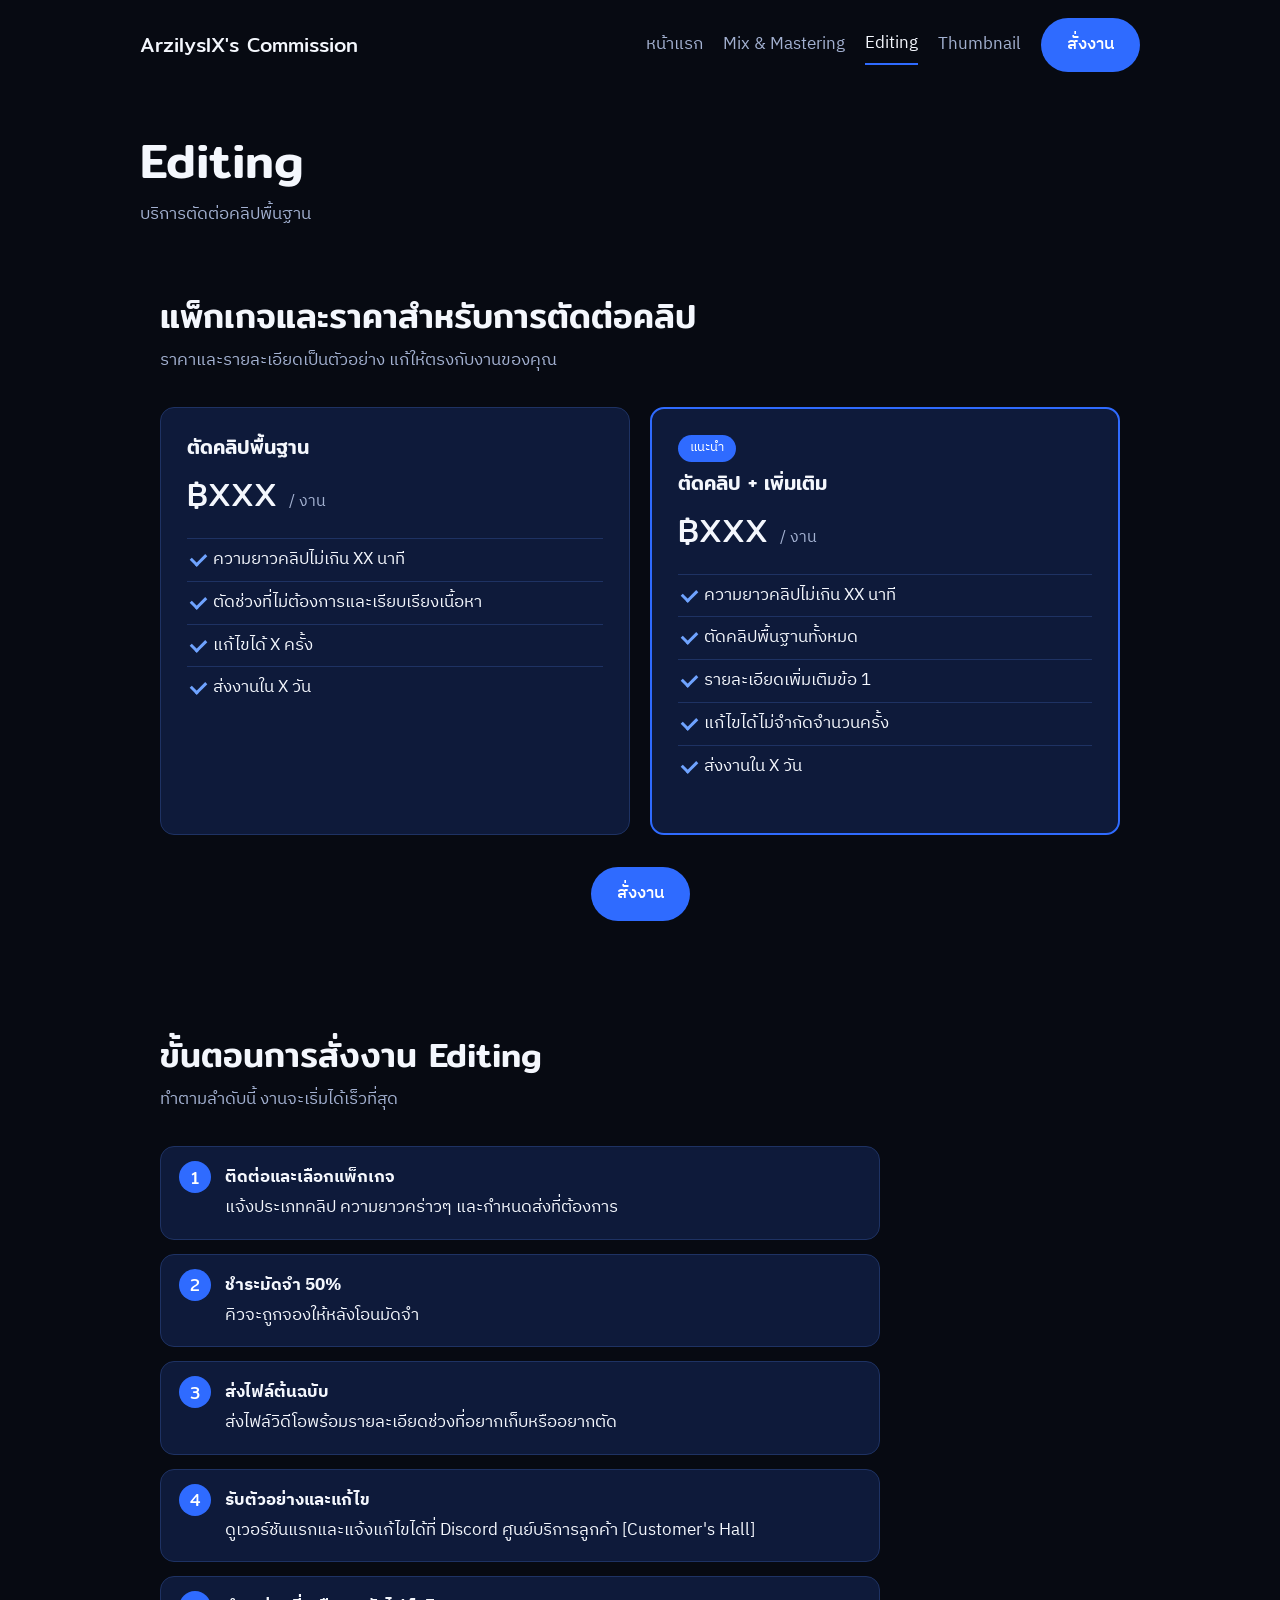
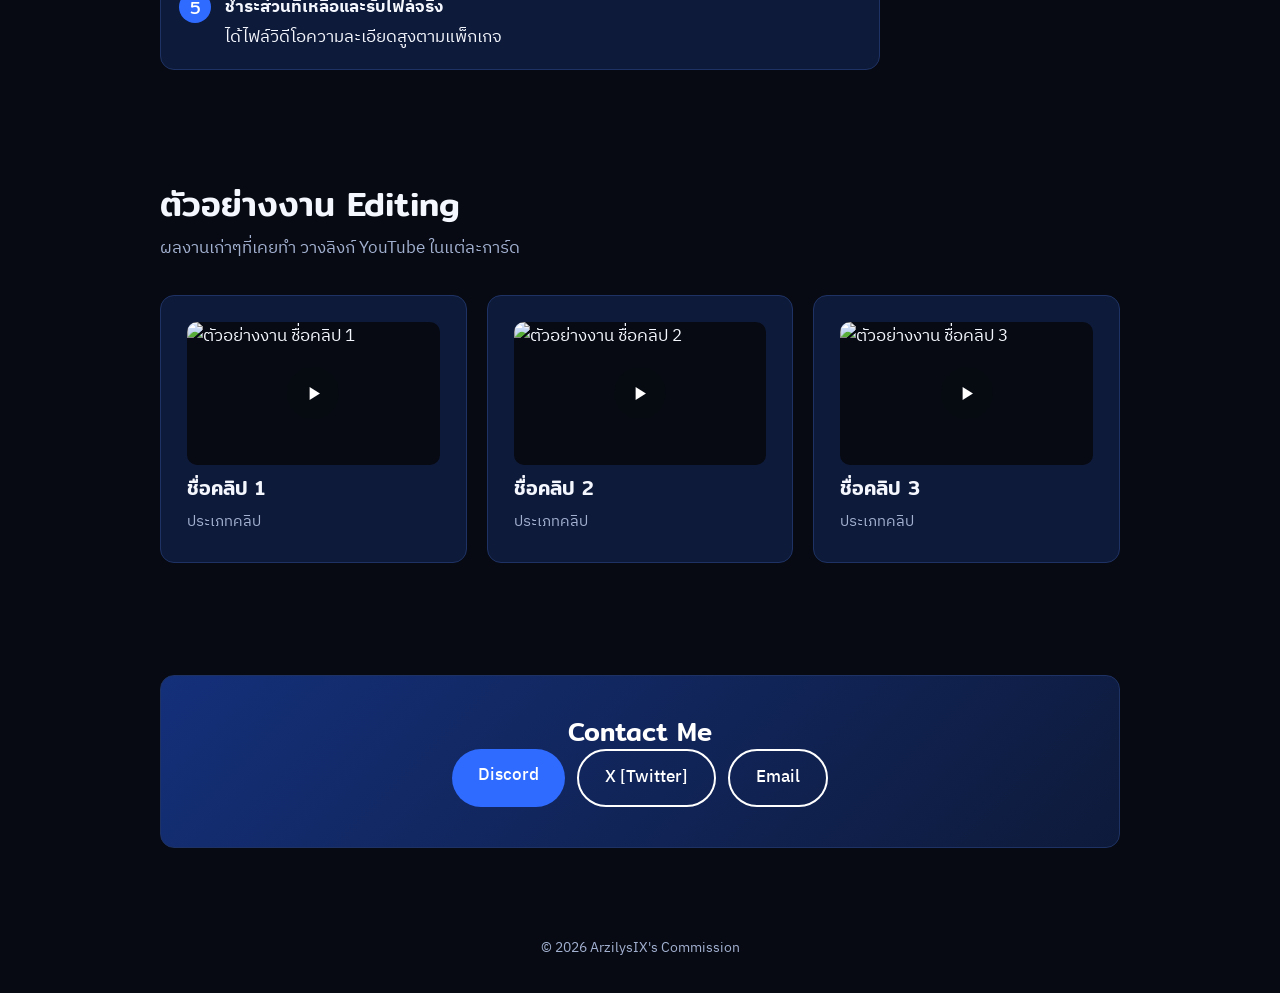
==== editing.html @ 76b14abd "Add files via upload" ====
<!DOCTYPE html>
<html lang="th">
<head>
<meta charset="utf-8">
<meta name="viewport" content="width=device-width, initial-scale=1">
<title>Editing | ArzilysIX's Commission</title>
<meta name="description" content="รับตัดต่อคลิปพื้นฐานสำหรับ Vtuber ดูแพ็กเกจ ขั้นตอน และตัวอย่างงาน">
<link rel="preconnect" href="https://fonts.googleapis.com">
<link rel="preconnect" href="https://fonts.gstatic.com" crossorigin>
<link href="https://fonts.googleapis.com/css2?family=Mitr:wght@400;500&family=IBM+Plex+Sans+Thai:wght@400;500&display=swap" rel="stylesheet">
<link rel="stylesheet" href="style.css">
</head>
<body>
<div class="wrap">
  <header class="nav">
    <a class="logo" href="index.html">ArzilysIX's Commission</a>
    <nav><a class="link" href="index.html">หน้าแรก</a><a class="link" href="mix.html">Mix & Mastering</a><a class="link active" href="editing.html">Editing</a><a class="link" href="thumbnail.html">Thumbnail</a><a class="btn" href="#contact">สั่งงาน</a></nav>
  </header>

  <main id="top">
    <div class="page-title"><h1>Editing</h1><p>บริการตัดต่อคลิปพื้นฐาน</p></div>
    <section id="packages"><div class="wrap">
      <h2>แพ็กเกจและราคาสำหรับการตัดต่อคลิป</h2>
      <p class="sub">ราคาและรายละเอียดเป็นตัวอย่าง แก้ให้ตรงกับงานของคุณ</p>
      <div class="grid">
        <div class="card"><h3>ตัดคลิปพื้นฐาน</h3><div class="price">฿XXX <small>/ งาน</small></div>
          <ul><li>ความยาวคลิปไม่เกิน XX นาที</li><li>ตัดช่วงที่ไม่ต้องการและเรียบเรียงเนื้อหา</li><li>แก้ไขได้ X ครั้ง</li><li>ส่งงานใน X วัน</li></ul></div>
        <div class="card best"><span class="tag">แนะนำ</span><h3>ตัดคลิป + เพิ่มเติม</h3><div class="price">฿XXX <small>/ งาน</small></div>
          <ul><li>ความยาวคลิปไม่เกิน XX นาที</li><li>ตัดคลิปพื้นฐานทั้งหมด</li><li>รายละเอียดเพิ่มเติมข้อ 1</li><li>แก้ไขได้ไม่จำกัดจำนวนครั้ง</li><li>ส่งงานใน X วัน</li></ul></div>
      </div>
      <div class="center"><a class="btn" href="#contact">สั่งงาน</a></div>
    </div></section>

    <section id="process"><div class="wrap">
      <h2>ขั้นตอนการสั่งงาน Editing</h2>
      <p class="sub">ทำตามลำดับนี้ งานจะเริ่มได้เร็วที่สุด</p>
      <ol class="steps" style="padding:0">
        <li><b>ติดต่อและเลือกแพ็กเกจ</b>แจ้งประเภทคลิป ความยาวคร่าวๆ และกำหนดส่งที่ต้องการ</li>
        <li><b>ชำระมัดจำ 50%</b>คิวจะถูกจองให้หลังโอนมัดจำ</li>
        <li><b>ส่งไฟล์ต้นฉบับ</b>ส่งไฟล์วิดีโอพร้อมรายละเอียดช่วงที่อยากเก็บหรืออยากตัด</li>
        <li><b>รับตัวอย่างและแก้ไข</b>ดูเวอร์ชันแรกและแจ้งแก้ไขได้ที่ Discord ศูนย์บริการลูกค้า [Customer's Hall]</li>
        <li><b>ชำระส่วนที่เหลือและรับไฟล์จริง</b>ได้ไฟล์วิดีโอความละเอียดสูงตามแพ็กเกจ</li>
      </ol>
    </div></section>

    <section id="works"><div class="wrap">
      <h2>ตัวอย่างงาน Editing</h2>
      <p class="sub">ผลงานเก่าๆที่เคยทำ วางลิงก์ YouTube ในแต่ละการ์ด</p>
      <div class="grid">
        <a class="card work" href="https://www.youtube.com/watch?v=jNQXAC9IVRw" target="_blank" rel="noopener"><div class="thumb"><img loading="lazy" alt="ตัวอย่างงาน ชื่อคลิป 1"></div><h3>ชื่อคลิป 1</h3><span class="meta">ประเภทคลิป</span></a>
        <a class="card work" href="https://www.youtube.com/watch?v=jNQXAC9IVRw" target="_blank" rel="noopener"><div class="thumb"><img loading="lazy" alt="ตัวอย่างงาน ชื่อคลิป 2"></div><h3>ชื่อคลิป 2</h3><span class="meta">ประเภทคลิป</span></a>
        <a class="card work" href="https://www.youtube.com/watch?v=jNQXAC9IVRw" target="_blank" rel="noopener"><div class="thumb"><img loading="lazy" alt="ตัวอย่างงาน ชื่อคลิป 3"></div><h3>ชื่อคลิป 3</h3><span class="meta">ประเภทคลิป</span></a>
      </div>
    </div></section>

    <section id="contact"><div class="wrap">
      <div class="contact">
        <h2>Contact Me</h2>
        <div class="row">
          <a class="btn" href="https://discord.gg/gmDNHcJpJx">Discord</a>
          <a class="btn ghost" href="https://x.com/ArzilysIX">X [Twitter]</a>
          <a class="btn ghost" href="mailto:arzilysixdracyl@gmail.com">Email</a>
        </div>
      </div>
    </div></section>
  </main>
  <footer>© 2026 ArzilysIX's Commission</footer>
</div>
<script src="script.js"></script>
</body>
</html>
---- style.css ----
:root{--bg:#070A12;--panel:#0E1A3A;--ink:#F4F7FD;--mute:#A3B1D1;--blue:#2F6BFF;--sky:#6FA3FF;--line:#1E3263;--r:14px}
*{box-sizing:border-box;margin:0}
html{scroll-behavior:smooth}
body{font-family:"IBM Plex Sans Thai",system-ui,sans-serif;background:var(--bg);color:var(--ink);line-height:1.75;font-size:17px}
h1,h2,h3{font-family:"Mitr","IBM Plex Sans Thai",sans-serif;font-weight:500;line-height:1.3}
a{color:inherit}
:focus-visible{outline:3px solid var(--blue);outline-offset:3px}
.wrap{max-width:1040px;margin:0 auto;padding:0 20px}
header.nav{display:flex;justify-content:space-between;align-items:center;padding:18px 0}
.logo{font-family:"Mitr",sans-serif;font-size:1.25rem;text-decoration:none}
.nav a.link{text-decoration:none;color:var(--mute)}
.nav a.link:hover{color:var(--ink)}
.btn{display:inline-block;background:var(--blue);color:#fff;padding:12px 26px;border-radius:999px;text-decoration:none;font-weight:500;border:0;cursor:pointer;font:inherit;font-weight:500}
.btn:hover{filter:brightness(.93)}
.btn.ghost{background:transparent;color:var(--ink);border:2px solid var(--ink)}
.hero{padding:56px 0 48px;display:grid;grid-template-columns:1fr 1fr;gap:40px;align-items:center}
.brand{background:#fff;border-radius:var(--r);padding:16px}
.brand img{display:block;width:100%;height:auto}
.hero h1{font-size:clamp(2rem,5vw,3.2rem)}
.hero p{color:var(--mute);margin:16px 0 28px;max-width:44ch}
.hero .cta{display:flex;gap:12px;flex-wrap:wrap}
section{padding:56px 0}
section>.wrap>h2{font-size:clamp(1.5rem,3.5vw,2.1rem);margin-bottom:8px}
.sub{color:var(--mute);margin-bottom:32px;max-width:60ch}
.grid{display:grid;grid-template-columns:repeat(auto-fit,minmax(260px,1fr));gap:20px}
.card{background:var(--panel);border:1px solid var(--line);border-radius:var(--r);padding:26px;display:flex;flex-direction:column}
.card.best{border:2px solid var(--blue)}
.price{font-family:"Mitr",sans-serif;font-size:2rem;margin:6px 0 2px}
.price small{font-size:1rem;color:var(--mute);font-family:"IBM Plex Sans Thai",sans-serif}
.card ul{list-style:none;padding:0;margin:14px 0 20px;flex:1}
.card li{padding:6px 0 6px 26px;position:relative;border-top:1px solid var(--line)}
.card li:before{content:"";position:absolute;left:4px;top:14px;width:12px;height:7px;border-left:3px solid var(--sky);border-bottom:3px solid var(--sky);transform:rotate(-45deg)}
.tag{align-self:flex-start;background:var(--blue);color:#fff;border-radius:999px;font-size:.8rem;padding:2px 12px;margin-bottom:8px}
.center{text-align:center;margin-top:32px}
.steps{counter-reset:s;display:grid;gap:14px;max-width:720px}
.steps li{list-style:none;counter-increment:s;background:var(--panel);border:1px solid var(--line);border-radius:var(--r);padding:16px 20px 16px 64px;position:relative}
.steps li:before{content:counter(s);position:absolute;left:18px;top:14px;width:32px;height:32px;border-radius:50%;background:var(--blue);color:#fff;display:grid;place-items:center;font-family:"Mitr",sans-serif}
.steps b{display:block}
.work{display:flex;flex-direction:column;gap:10px;text-decoration:none;color:inherit}
.work:hover{border-color:var(--blue)}
.thumb{position:relative;aspect-ratio:16/9;border-radius:10px;overflow:hidden;background:var(--bg)}
.thumb img{display:block;width:100%;height:100%;object-fit:cover}
.thumb:after{content:"";position:absolute;left:50%;top:50%;width:52px;height:52px;margin:-26px 0 0 -26px;border-radius:50%;background:rgba(7,10,18,.7) url("data:image/svg+xml,%3Csvg xmlns='http://www.w3.org/2000/svg' viewBox='0 0 24 24'%3E%3Cpath fill='%23fff' d='M9 7v10l8-5z'/%3E%3C/svg%3E") center/60% no-repeat}
.work .meta{color:var(--mute);font-size:.92rem}
.contact{background:linear-gradient(135deg,#14307A,#0E1A3A);border:1px solid var(--line);color:#fff;border-radius:var(--r);padding:40px;text-align:center}
.contact p{color:#C9D0E6;margin:10px 0 22px}
.contact .row{display:flex;gap:12px;justify-content:center;flex-wrap:wrap}
.contact .btn.ghost{color:#fff;border-color:#fff}
footer{text-align:center;color:var(--mute);padding:32px 0;font-size:.9rem}
.nav nav{display:flex;align-items:center;flex-wrap:wrap;gap:6px 20px}
.nav a.link{margin-left:0;padding:4px 0}
.nav a.link.active{color:var(--ink);border-bottom:2px solid var(--blue)}
.page-title{padding:40px 0 8px}
.page-title h1{font-size:clamp(2rem,5vw,3rem)}
.page-title p{color:var(--mute);max-width:56ch;margin-top:8px}
.svc{text-decoration:none;color:inherit}
.svc:hover{border-color:var(--blue)}
.svc .price{font-size:1.4rem}
.svc .go{color:var(--sky);margin-top:auto;padding-top:12px}
.thumb.pic:after{display:none}
@media(max-width:760px){.hero{grid-template-columns:1fr;padding-top:24px}header.nav{flex-direction:column;align-items:flex-start;gap:10px}}
@media(prefers-reduced-motion:reduce){html{scroll-behavior:auto}}
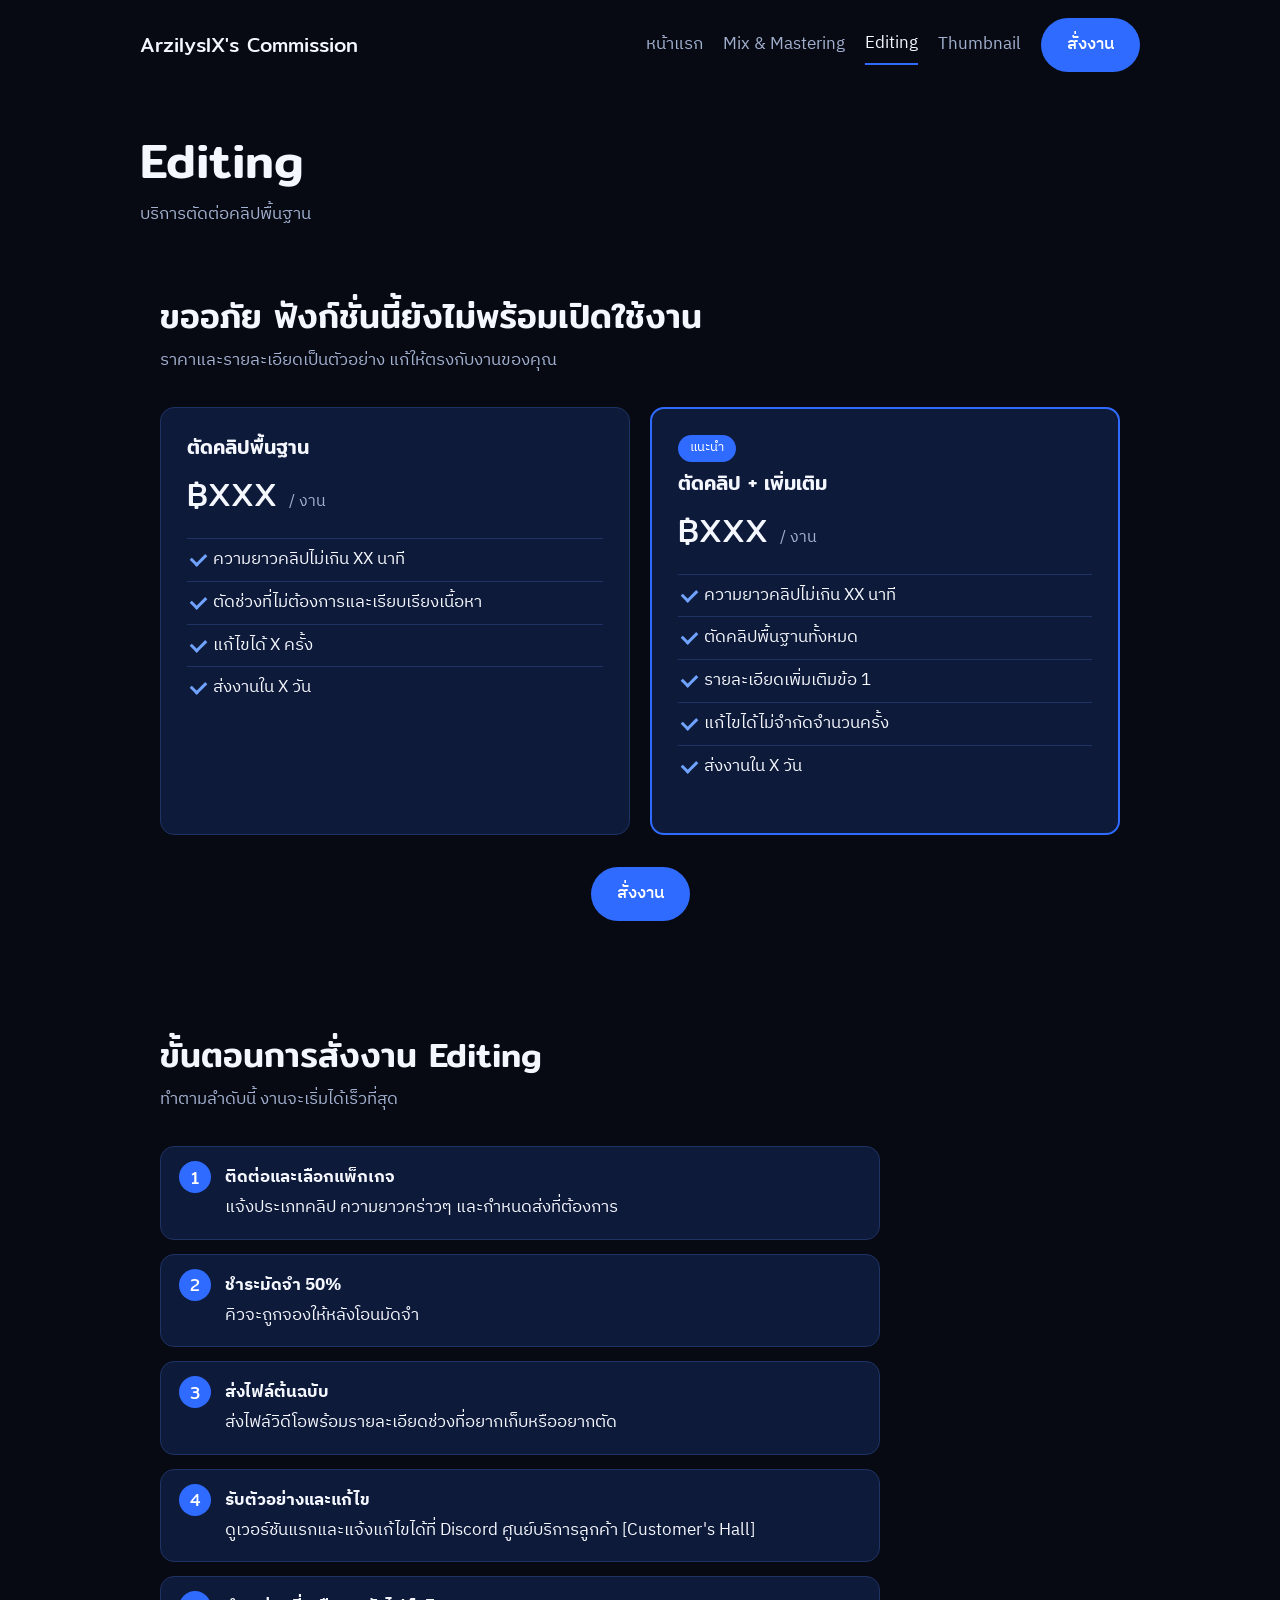
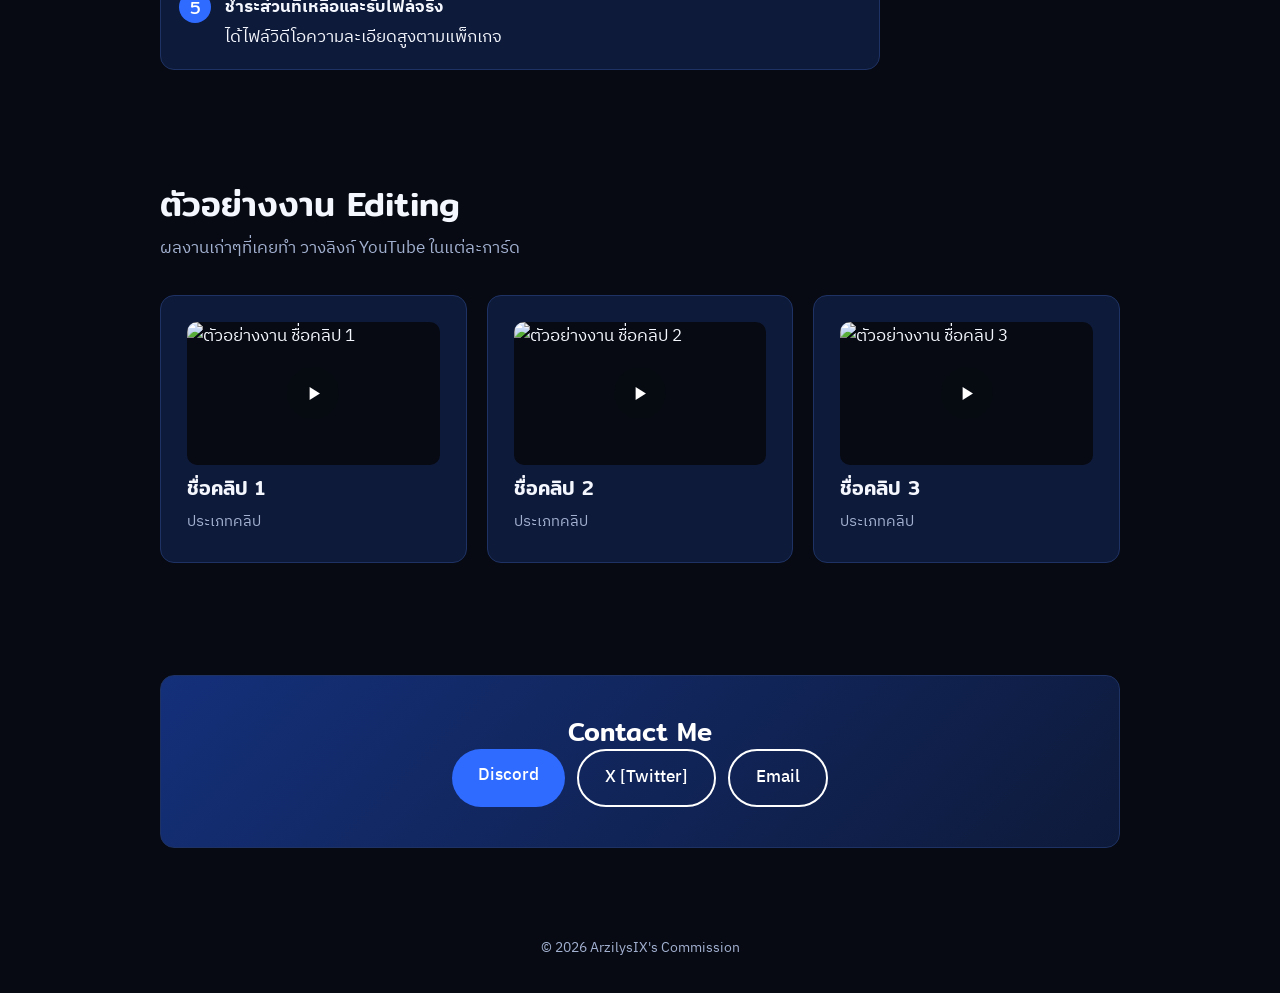
==== commit 9a21b360: "Add files via upload" ====
--- a/editing.html
+++ b/editing.html
@@ -20,7 +20,7 @@
   <main id="top">
     <div class="page-title"><h1>Editing</h1><p>บริการตัดต่อคลิปพื้นฐาน</p></div>
     <section id="packages"><div class="wrap">
-      <h2>แพ็กเกจและราคาสำหรับการตัดต่อคลิป</h2>
+      <h2>ขออภัย ฟังก์ชั่นนี้ยังไม่พร้อมเปิดใช้งาน</h2>
       <p class="sub">ราคาและรายละเอียดเป็นตัวอย่าง แก้ให้ตรงกับงานของคุณ</p>
       <div class="grid">
         <div class="card"><h3>ตัดคลิปพื้นฐาน</h3><div class="price">฿XXX <small>/ งาน</small></div>
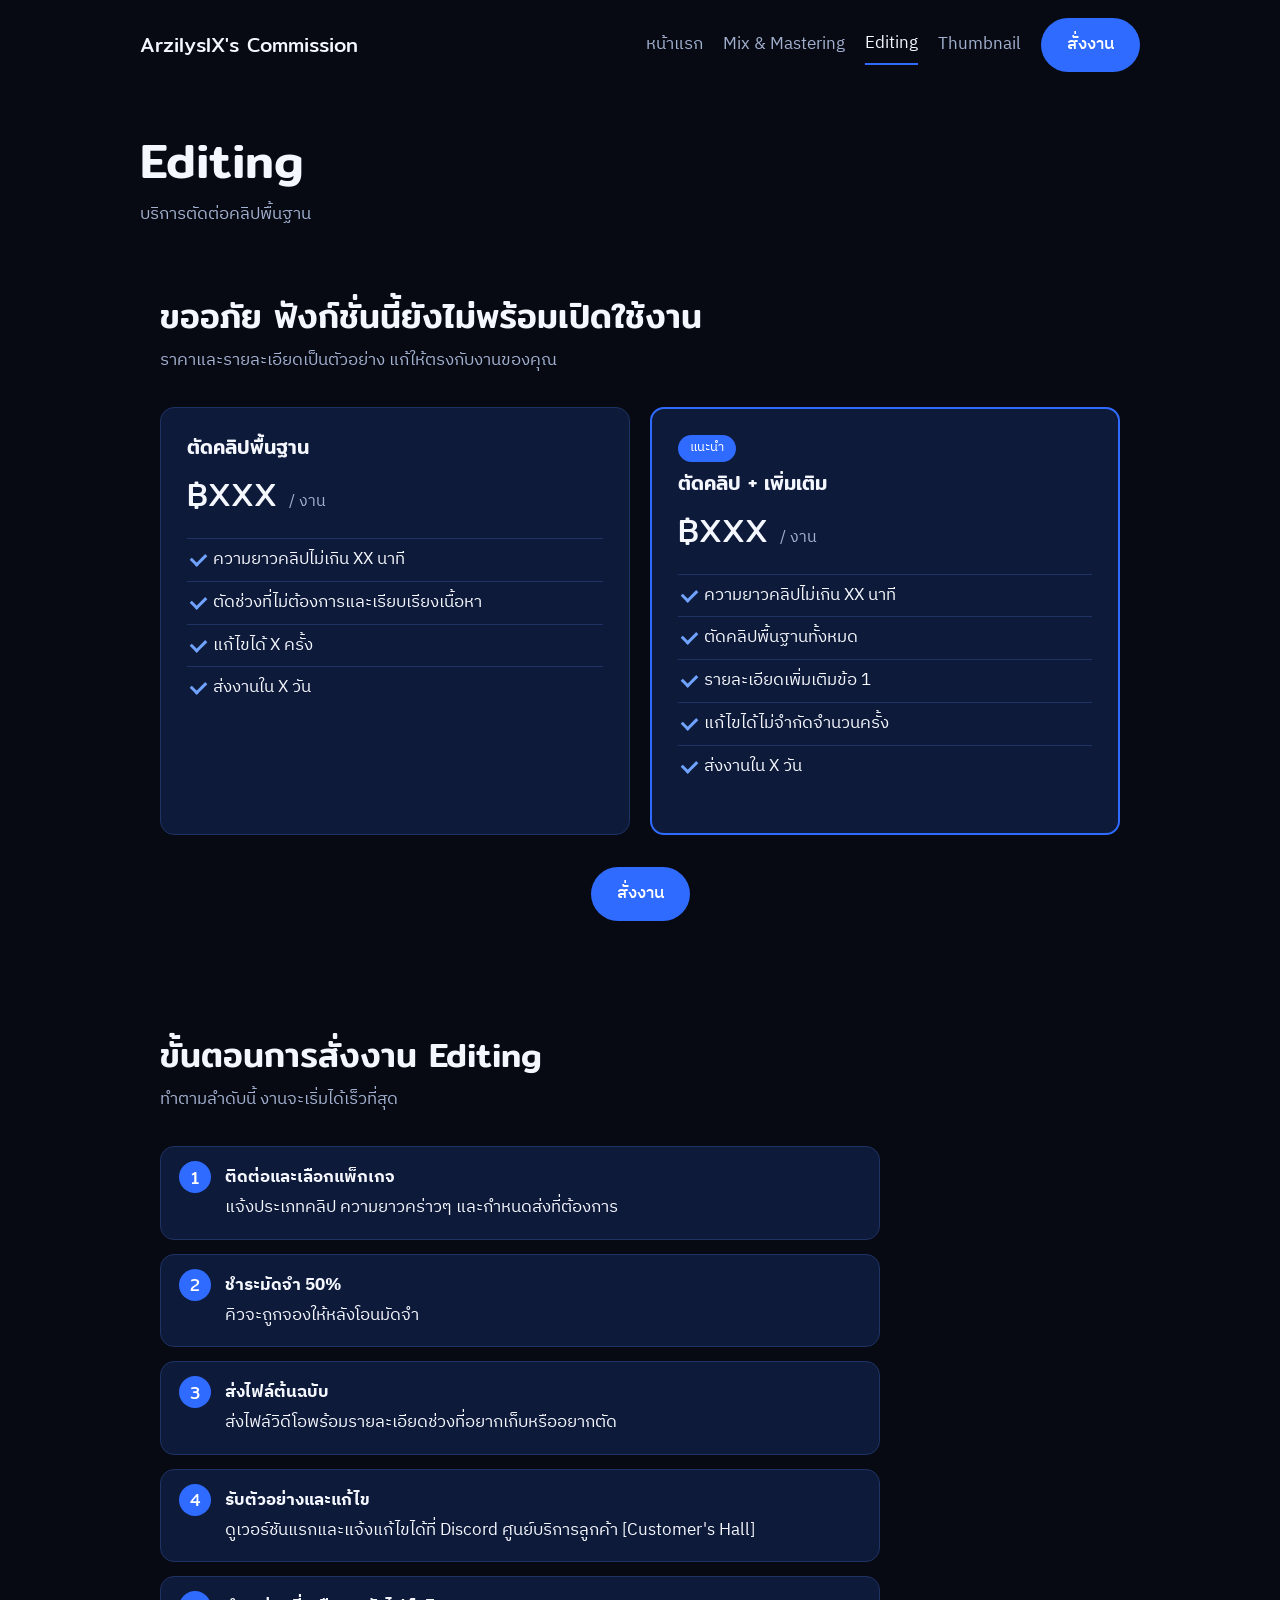
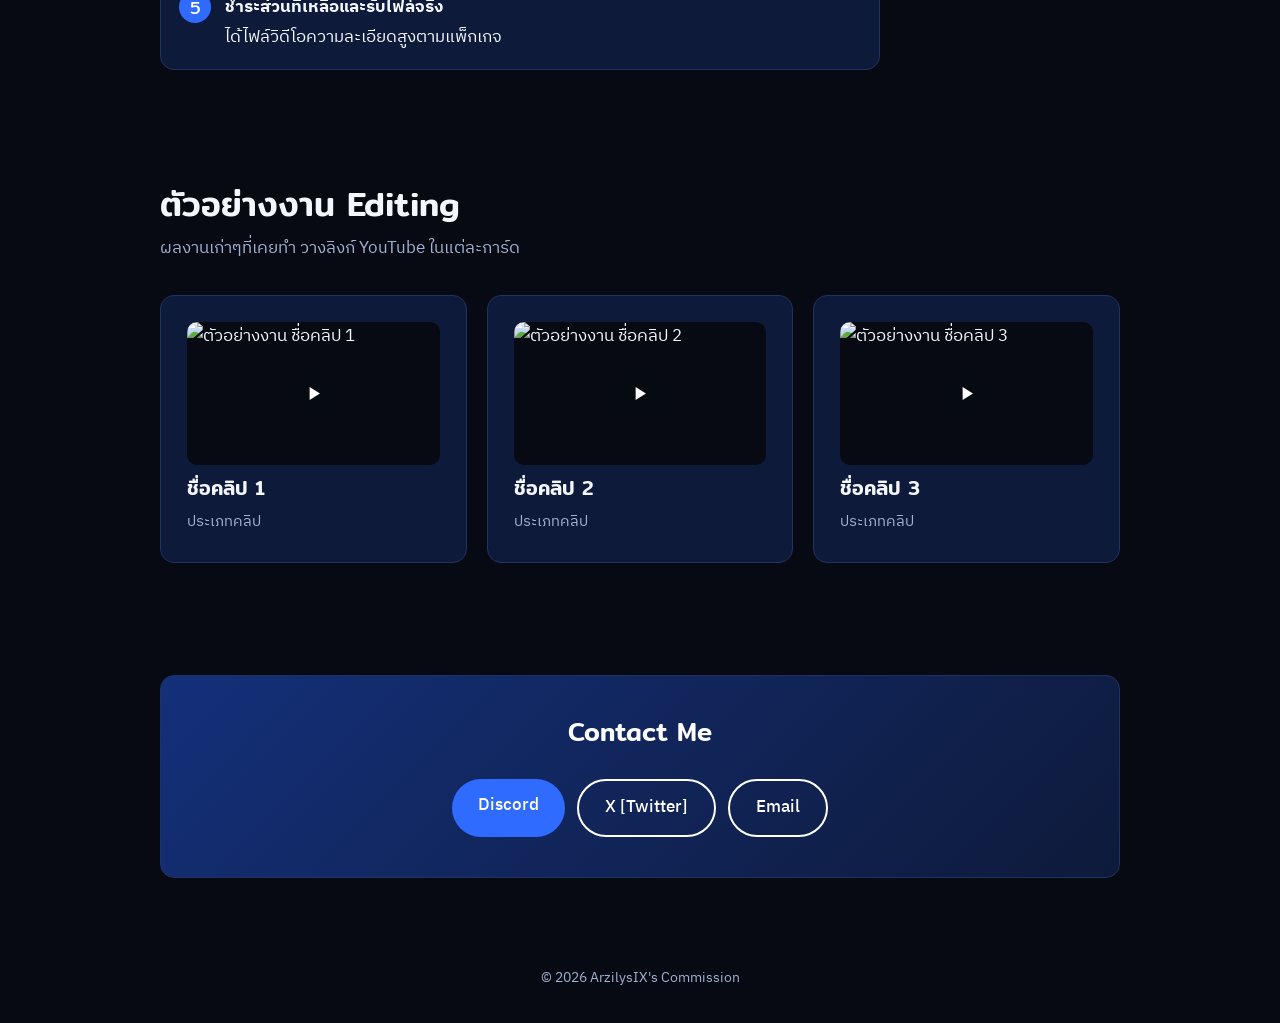
==== commit cad92e61: "Add files via upload" ====
--- a/editing.html
+++ b/editing.html
@@ -56,6 +56,7 @@
     <section id="contact"><div class="wrap">
       <div class="contact">
         <h2>Contact Me</h2>
+        <br>
         <div class="row">
           <a class="btn" href="https://discord.gg/gmDNHcJpJx">Discord</a>
           <a class="btn ghost" href="https://x.com/ArzilysIX">X [Twitter]</a>
